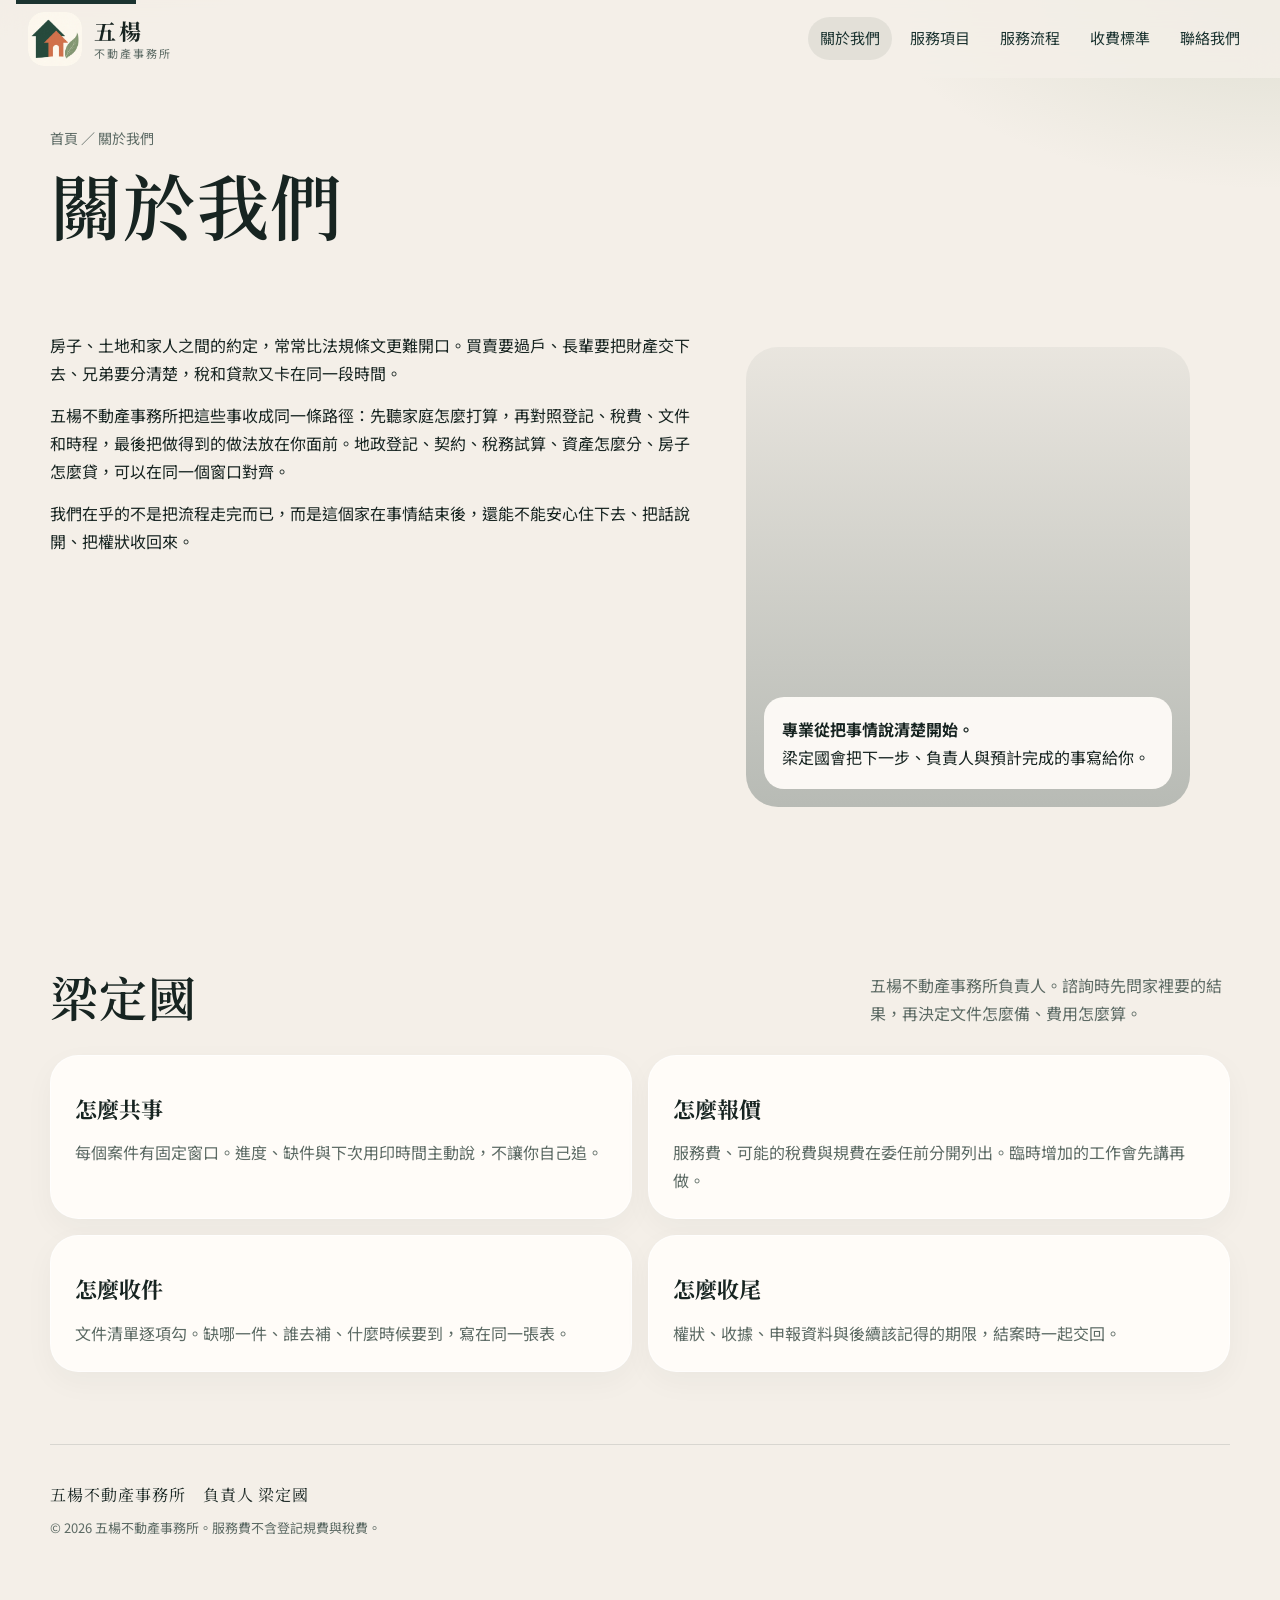
==== wuyang/about.html @ 4983a15a "Add files via upload" ====
<!DOCTYPE html>
<html lang="zh-Hant">
<head>
  <meta charset="UTF-8">
  <meta name="viewport" content="width=device-width, initial-scale=1.0">
  <title>關於我們｜五楊不動產事務所</title>
  <meta name="description" content="梁定國與五楊不動產事務所，用清楚的流程陪伴家庭處理不動產。">
  <link rel="icon" href="assets/favicon.svg" type="image/svg+xml">
  <link rel="stylesheet" href="css/style.css?v=4">
</head>
<body data-page="about">
  <a class="skip" href="#main">跳至主要內容</a>
  <header class="site-header">
    <a class="brand" href="index.html">
      <span class="brand-mark"><img src="assets/logo.png" alt="五楊標誌，重疊的家屋與楊葉"></span>
      <span class="brand-copy"><strong>五楊</strong><small>不動產事務所</small></span>
    </a>
    <button class="nav-toggle" type="button" aria-expanded="false" aria-controls="site-nav">
      <span class="nav-toggle-lines" aria-hidden="true"></span>
      <span class="sr-only">開啟選單</span>
    </button>
    <nav class="site-nav" id="site-nav" aria-label="主要選單">
      <a class="is-active" href="about.html" aria-current="page">關於我們</a>
      <a href="services.html">服務項目</a>
      <a href="process.html">服務流程</a>
      <a href="fees.html">收費標準</a>
      <a href="contact.html">聯絡我們</a>
    </nav>
  </header>
  <main id="main">
    <header class="page-hero">
      <p class="crumb"><a href="index.html">首頁</a> ／ 關於我們</p>
      <h1>關於我們</h1>
    </header>
    <section class="section split">
      <div class="prose">
        <p>房子、土地和家人之間的約定，常常比法規條文更難開口。買賣要過戶、長輩要把財產交下去、兄弟要分清楚，稅和貸款又卡在同一段時間。</p>
        <p>五楊不動產事務所把這些事收成同一條路徑：先聽家庭怎麼打算，再對照登記、稅費、文件和時程，最後把做得到的做法放在你面前。地政登記、契約、稅務試算、資產怎麼分、房子怎麼貸，可以在同一個窗口對齊。</p>
        <p>我們在乎的不是把流程走完而已，而是這個家在事情結束後，還能不能安心住下去、把話說開、把權狀收回來。</p>
      </div>
      <figure class="portrait">
        <figcaption>
          <strong>專業從把事情說清楚開始。</strong>
          <p>梁定國會把下一步、負責人與預計完成的事寫給你。</p>
        </figcaption>
      </figure>
    </section>
    <section class="section">
      <div class="section-head">
        <div>
        <h2 class="section-title">梁定國</h2>
        </div>
        <p>五楊不動產事務所負責人。諮詢時先問家裡要的結果，再決定文件怎麼備、費用怎麼算。</p>
      </div>
      <div class="values">
        <article class="value">
          <h3>怎麼共事</h3>
          <p>每個案件有固定窗口。進度、缺件與下次用印時間主動說，不讓你自己追。</p>
        </article>
        <article class="value">
          <h3>怎麼報價</h3>
          <p>服務費、可能的稅費與規費在委任前分開列出。臨時增加的工作會先講再做。</p>
        </article>
        <article class="value">
          <h3>怎麼收件</h3>
          <p>文件清單逐項勾。缺哪一件、誰去補、什麼時候要到，寫在同一張表。</p>
        </article>
        <article class="value">
          <h3>怎麼收尾</h3>
          <p>權狀、收據、申報資料與後續該記得的期限，結案時一起交回。</p>
        </article>
      </div>
    </section>
  </main>
  <footer class="site-footer">
    <p>五楊不動產事務所　負責人 梁定國</p>
    <p class="legal">© 2026 五楊不動產事務所。服務費不含登記規費與稅費。</p>
  </footer>
  <a class="to-top" href="#main">TOP</a>
  <script src="js/config.js"></script>
  <script src="js/main.js?v=3"></script>
</body>
</html>
---- wuyang/css/style.css ----
@import url("https://fonts.googleapis.com/css2?family=Manrope:wght@500;600;700&family=Noto+Sans+TC:wght@400;500;700&family=Noto+Serif+TC:wght@500;600;700&display=swap");

:root {
  --bg: #f4efe8;
  --paper: #fffcf8;
  --ink: #172421;
  --muted: #5c6a64;
  --forest: #1b3330;
  --forest-2: #274742;
  --clay: #d4846a;
  --clay-deep: #b8644c;
  --leaf: #7f9770;
  --line: rgba(23, 36, 33, 0.12);
  --shadow: 0 24px 60px rgba(27, 51, 48, 0.12);
  --header: 78px;
  --radius: 28px;
  --sans: "Noto Sans TC", "PingFang TC", "Microsoft JhengHei", sans-serif;
  --serif: "Noto Serif TC", "Songti TC", "PMingLiU", serif;
  --num: Manrope, "Noto Sans TC", sans-serif;
}

* { box-sizing: border-box; }
html { scroll-behavior: smooth; }
body {
  margin: 0;
  color: var(--ink);
  font-family: var(--sans);
  font-size: 16px;
  line-height: 1.75;
  background:
    radial-gradient(900px 420px at 0% -10%, rgba(212, 132, 106, 0.18), transparent 55%),
    radial-gradient(800px 380px at 100% 0%, rgba(127, 151, 112, 0.18), transparent 50%),
    var(--bg);
}
body.nav-open { overflow: hidden; }
img { max-width: 100%; display: block; }
a { color: inherit; text-decoration: none; }
button, input, textarea { font: inherit; color: inherit; }
h1, h2, h3, p { margin: 0; }

.skip {
  position: absolute;
  left: 16px;
  top: -40px;
  background: var(--forest);
  color: white;
  padding: 8px 12px;
  z-index: 100;
}
.skip:focus { top: 12px; }
.sr-only {
  position: absolute;
  width: 1px;
  height: 1px;
  padding: 0;
  margin: -1px;
  overflow: hidden;
  clip: rect(0, 0, 0, 0);
  border: 0;
}

.site-header {
  position: sticky;
  top: 0;
  z-index: 40;
  display: flex;
  align-items: center;
  gap: 20px;
  height: var(--header);
  padding: 0 28px;
  background: rgba(244, 239, 232, 0.86);
  backdrop-filter: blur(16px);
  border-bottom: 1px solid transparent;
}
.site-header.is-stuck { border-bottom-color: var(--line); }
.brand {
  display: flex;
  align-items: center;
  gap: 12px;
  min-width: max-content;
}
.brand-mark {
  width: 54px;
  height: 54px;
  border-radius: 16px;
  overflow: hidden;
  background: #f7f2eb;
  box-shadow: inset 0 0 0 1px rgba(27, 51, 48, 0.08);
}
.brand-mark img { width: 100%; height: 100%; object-fit: cover; }
.brand-copy { display: flex; flex-direction: column; line-height: 1.15; }
.brand-copy strong {
  font-family: var(--serif);
  font-size: 22px;
  letter-spacing: 0.12em;
}
.brand-copy small {
  margin-top: 4px;
  color: var(--muted);
  letter-spacing: 0.18em;
  font-size: 11px;
}
.site-nav {
  display: flex;
  align-items: center;
  gap: 6px;
  margin-left: auto;
}
.site-nav a {
  padding: 8px 12px;
  border-radius: 999px;
  color: var(--forest);
  font-size: 15px;
}
.site-nav a:hover,
.site-nav a.is-active { background: rgba(27, 51, 48, 0.08); }
.nav-toggle {
  display: none;
  margin-left: auto;
  width: 46px;
  height: 46px;
  border: 0;
  border-radius: 14px;
  background: white;
  box-shadow: inset 0 0 0 1px var(--line);
}
.nav-toggle-lines,
.nav-toggle-lines::before,
.nav-toggle-lines::after {
  display: block;
  width: 18px;
  height: 1.5px;
  background: var(--forest);
  position: relative;
}
.nav-toggle-lines::before,
.nav-toggle-lines::after {
  content: "";
  position: absolute;
  left: 0;
}
.nav-toggle-lines::before { top: -6px; }
.nav-toggle-lines::after { top: 6px; }
.nav-toggle { display: none; place-items: center; }

.hero, .page-hero, .section, .site-footer { width: min(1180px, calc(100% - 40px)); margin-inline: auto; }
.hero {
  display: grid;
  grid-template-columns: 1.05fr 0.95fr;
  gap: 48px;
  align-items: end;
  padding: 42px 0 20px;
}
.eyebrow, .kicker {
  display: inline-flex;
  align-items: center;
  gap: 10px;
  color: var(--clay-deep);
  letter-spacing: 0.22em;
  font-size: 12px;
  font-weight: 700;
  text-transform: uppercase;
}
.eyebrow::before, .kicker::before {
  content: "";
  width: 22px;
  height: 1px;
  background: var(--clay);
}
h1, .section-title, .page-hero h1 {
  font-family: var(--serif);
  font-weight: 600;
  letter-spacing: 0.02em;
  line-height: 1.25;
}
.hero h1 { font-size: clamp(40px, 5vw, 68px); margin: 14px 0 18px; }
.lead { font-size: 18px; color: var(--muted); max-width: 38rem; }
.lead a { border-bottom: 1px solid var(--clay); }
.section-title a:hover { color: var(--clay-deep); }
.hero-actions, .btn-row { display: flex; flex-wrap: wrap; gap: 12px; margin-top: 28px; }
.btn {
  display: inline-flex;
  align-items: center;
  justify-content: center;
  min-height: 48px;
  padding: 0 20px;
  border-radius: 999px;
  border: 1px solid transparent;
  cursor: pointer;
  transition: transform 0.2s ease, background 0.2s ease;
}
.btn:hover { transform: translateY(-1px); }
.btn-solid { background: var(--forest); color: #f6f1ea; }
.btn-solid:hover { background: var(--forest-2); }
.btn-ghost { background: transparent; border-color: rgba(27, 51, 48, 0.25); }
.btn-clay { background: var(--clay); color: white; }
.hero-notes {
  display: flex;
  flex-wrap: wrap;
  gap: 22px;
  margin-top: 34px;
  padding-top: 22px;
  border-top: 1px solid var(--line);
}
.hero-notes strong {
  display: block;
  font-family: var(--serif);
  font-size: 18px;
}
.hero-notes span { color: var(--muted); font-size: 13px; }
.hero-visual {
  position: relative;
  min-height: 520px;
  border-radius: 36px;
  overflow: hidden;
  background:
    linear-gradient(180deg, rgba(23, 36, 33, 0.05), rgba(23, 36, 33, 0.35)),
    url("https://images.unsplash.com/photo-1600585154340-be6161a56a0c?auto=format&fit=crop&w=1600&q=80") center/cover;
  box-shadow: var(--shadow);
}
.hero-card {
  position: absolute;
  left: 22px;
  right: 22px;
  bottom: 22px;
  display: flex;
  gap: 14px;
  align-items: center;
  padding: 16px;
  border-radius: 22px;
  background: rgba(255, 252, 248, 0.92);
  backdrop-filter: blur(10px);
}
.hero-card img { width: 64px; height: 64px; border-radius: 16px; object-fit: cover; }
.hero-card strong { font-family: var(--serif); display: block; }
.hero-card p { color: var(--muted); font-size: 14px; }

.band {
  width: min(1180px, calc(100% - 40px));
  margin: 28px auto 10px;
  display: flex;
  justify-content: space-between;
  gap: 18px;
  padding: 18px 8px;
  border-block: 1px solid var(--line);
  color: var(--forest);
  letter-spacing: 0.28em;
  font-size: 13px;
}
.section { padding: 72px 0; }
.section-head {
  display: flex;
  justify-content: space-between;
  align-items: flex-end;
  gap: 24px;
  margin-bottom: 28px;
}
.section-title { font-size: clamp(32px, 4vw, 48px); }
.section-head p { max-width: 360px; color: var(--muted); }

.pillars, .values, .service-grid, .split, .contact-grid, .step-list {
  display: grid;
  gap: 16px;
}
.pillars { grid-template-columns: repeat(4, 1fr); }
.pillar, .value, .service-card, .panel, .step, .info-card {
  background: var(--paper);
  border: 1px solid rgba(255, 255, 255, 0.7);
  border-radius: var(--radius);
  box-shadow: 0 10px 30px rgba(27, 51, 48, 0.04);
}
.pillar, .value { padding: 24px; }
.pillar em, .step-no, .price {
  font-family: var(--num);
  font-style: normal;
  color: var(--clay-deep);
  letter-spacing: 0.08em;
}
.pillar h3, .value h3, .service-card h3, .step h3 { font-family: var(--serif); font-size: 22px; margin: 10px 0; }
.pillar p, .value p, .service-card p, .step p, .info-card p { color: var(--muted); }

.steps-preview { grid-template-columns: 0.8fr 1.2fr; align-items: center; }
.step-row { display: grid; gap: 10px; list-style: none; margin: 0; padding: 0; }
.step-line {
  display: grid;
  grid-template-columns: 72px 1fr auto;
  gap: 12px;
  align-items: center;
  padding: 16px 18px;
  border-radius: 18px;
  background: var(--paper);
}
.step-line em {
  font-family: var(--num);
  font-style: normal;
  color: var(--clay-deep);
}
.step-line b { font-family: var(--serif); font-weight: 600; }
.step-line span { color: var(--muted); font-size: 14px; }

.catalog {
  display: grid;
  grid-template-columns: repeat(4, 1fr);
  gap: 28px 32px;
}
.catalog h3 {
  font-family: var(--serif);
  font-size: 22px;
  margin-bottom: 8px;
}
.catalog a {
  display: block;
  padding: 10px 0;
  color: var(--muted);
  border-top: 1px solid var(--line);
}
.catalog a:hover { color: var(--ink); }

.service-grid { grid-template-columns: repeat(3, 1fr); }
.service-card { padding: 26px; min-height: 220px; display: flex; flex-direction: column; }
.service-card .index {
  font-family: var(--num);
  color: var(--leaf);
  font-weight: 700;
}
.service-card ul { margin: 8px 0 0; padding-left: 18px; color: var(--muted); }

.cta {
  display: flex;
  justify-content: space-between;
  gap: 20px;
  align-items: center;
  padding: 36px;
  border-radius: 32px;
  background: var(--forest);
  color: #f6f1ea;
}
.cta p { color: rgba(246, 241, 234, 0.78); margin-top: 8px; }
.cta .btn-solid { background: var(--clay); }
.cta .btn-ghost { color: white; border-color: rgba(255,255,255,.35); }

.page-hero { padding: 48px 0 10px; }
.page-hero h1 { font-size: clamp(40px, 6vw, 72px); }
.crumb { color: var(--muted); font-size: 14px; margin-bottom: 8px; }
.crumb a:hover { color: var(--forest); }

.prose { max-width: 760px; }
.prose p + p { margin-top: 14px; }
.split { grid-template-columns: 1.1fr 0.9fr; align-items: start; }
.portrait {
  border-radius: 32px;
  min-height: 460px;
  background:
    linear-gradient(180deg, rgba(27,51,48,.05), rgba(27,51,48,.28)),
    url("https://images.unsplash.com/photo-1600210492486-724fe5c67fb0?auto=format&fit=crop&w=1400&q=80") center/cover;
  position: relative;
}
.portrait figcaption {
  position: absolute;
  left: 18px;
  right: 18px;
  bottom: 18px;
  padding: 18px;
  border-radius: 20px;
  background: rgba(255,252,248,.94);
}
.values { grid-template-columns: 1fr 1fr; }

.step-list { gap: 14px; }
.step { display: grid; grid-template-columns: 120px 1fr; gap: 8px 20px; padding: 26px; }
.step-no { font-size: 28px; font-weight: 700; }

.fee-nav {
  position: sticky;
  top: var(--header);
  z-index: 25;
  display: flex;
  gap: 8px;
  overflow-x: auto;
  padding: 14px 0;
  background: rgba(244, 239, 232, 0.92);
  backdrop-filter: blur(12px);
}
.fee-nav a {
  flex: none;
  padding: 8px 14px;
  border-radius: 999px;
  background: white;
  border: 1px solid var(--line);
  font-size: 14px;
}
.fee-nav a:hover { border-color: var(--clay); }
.fee-block { margin: 22px 0 34px; }
.fee-block h2 { font-family: var(--serif); font-size: 32px; margin-bottom: 12px; }
.table-wrap { overflow-x: auto; border-radius: 22px; background: var(--paper); box-shadow: 0 10px 30px rgba(27,51,48,.04); }
table { width: 100%; border-collapse: collapse; min-width: 680px; }
th, td { text-align: left; padding: 14px 16px; border-bottom: 1px solid var(--line); vertical-align: top; }
th { font-size: 13px; letter-spacing: 0.08em; color: var(--muted); font-weight: 500; }
td.price { white-space: nowrap; font-weight: 700; color: var(--forest); }
.notice {
  padding: 22px 24px;
  border-radius: 22px;
  background: #efe7dc;
}
.notice li + li { margin-top: 6px; }

.contact-board {
  display: grid;
  grid-template-columns: 1.15fr 0.85fr;
  gap: 16px;
  align-items: stretch;
}
.contact-card {
  padding: 28px;
  background: var(--paper);
  border-radius: var(--radius);
  box-shadow: 0 10px 30px rgba(27, 51, 48, 0.04);
}
.contact-card h2 {
  font-family: var(--serif);
  font-size: 22px;
  font-weight: 600;
}
.contact-card p { color: var(--muted); margin-top: 8px; }
.contact-value {
  margin-top: 14px;
  color: var(--forest);
  font-family: var(--serif);
  font-size: clamp(22px, 2.4vw, 30px);
  line-height: 1.45;
}
.contact-value a { color: var(--forest); border-bottom: 1px solid rgba(27, 51, 48, 0.28); }
.contact-value a:hover { color: var(--clay-deep); border-bottom-color: var(--clay); }
.contact-hours { grid-column: 2; grid-row: 1 / span 3; }
.contact-hours dl { margin: 18px 0 0; }
.contact-hours div {
  display: flex;
  justify-content: space-between;
  gap: 16px;
  padding: 14px 0;
  border-top: 1px solid var(--line);
}
.contact-hours dt { color: var(--ink); }
.contact-hours dd { margin: 0; font-family: var(--num); color: var(--forest); font-weight: 600; }
.contact-hours div:nth-child(n + 2) dd { color: var(--clay-deep); font-family: var(--sans); font-weight: 500; }

.site-footer { padding: 36px 0 88px; color: var(--muted); border-top: 1px solid var(--line); }
.site-footer p:first-child { color: var(--ink); font-family: var(--serif); letter-spacing: 0.06em; }
.legal { margin-top: 8px; font-size: 13px; }

.to-top {
  position: fixed;
  right: 22px;
  bottom: 22px;
  z-index: 30;
  display: grid;
  place-items: center;
  width: 52px;
  height: 44px;
  border-radius: 999px;
  background: white;
  color: var(--forest);
  border: 1px solid var(--line);
  font-size: 13px;
  opacity: 0;
  pointer-events: none;
}
.to-top.is-on { opacity: 1; pointer-events: auto; }
.to-top:hover { background: var(--paper); }

@media (max-width: 980px) {
  .hero, .pillars, .steps-preview, .service-grid, .split, .contact-board, .footer-grid { grid-template-columns: 1fr; }
  .contact-hours { grid-column: auto; grid-row: auto; }
  .hero-visual { min-height: 360px; }
  .values { grid-template-columns: 1fr; }
  .step { grid-template-columns: 1fr; }
  .catalog { grid-template-columns: 1fr 1fr; }
  .section-head, .cta, .band { flex-direction: column; align-items: flex-start; }
  .nav-toggle { display: grid; }
  .site-nav {
    display: none;
    position: absolute;
    top: calc(var(--header) + 8px);
    left: 16px;
    right: 16px;
    padding: 12px;
    flex-direction: column;
    align-items: stretch;
    background: var(--paper);
    border-radius: 22px;
    box-shadow: var(--shadow);
  }
  .site-nav.is-open { display: flex; }
  .site-nav a { text-align: left; }
  .to-top { right: 12px; bottom: 12px; }
}

@media (prefers-reduced-motion: reduce) {
  html { scroll-behavior: auto; }
  .btn { transition: none; }
}
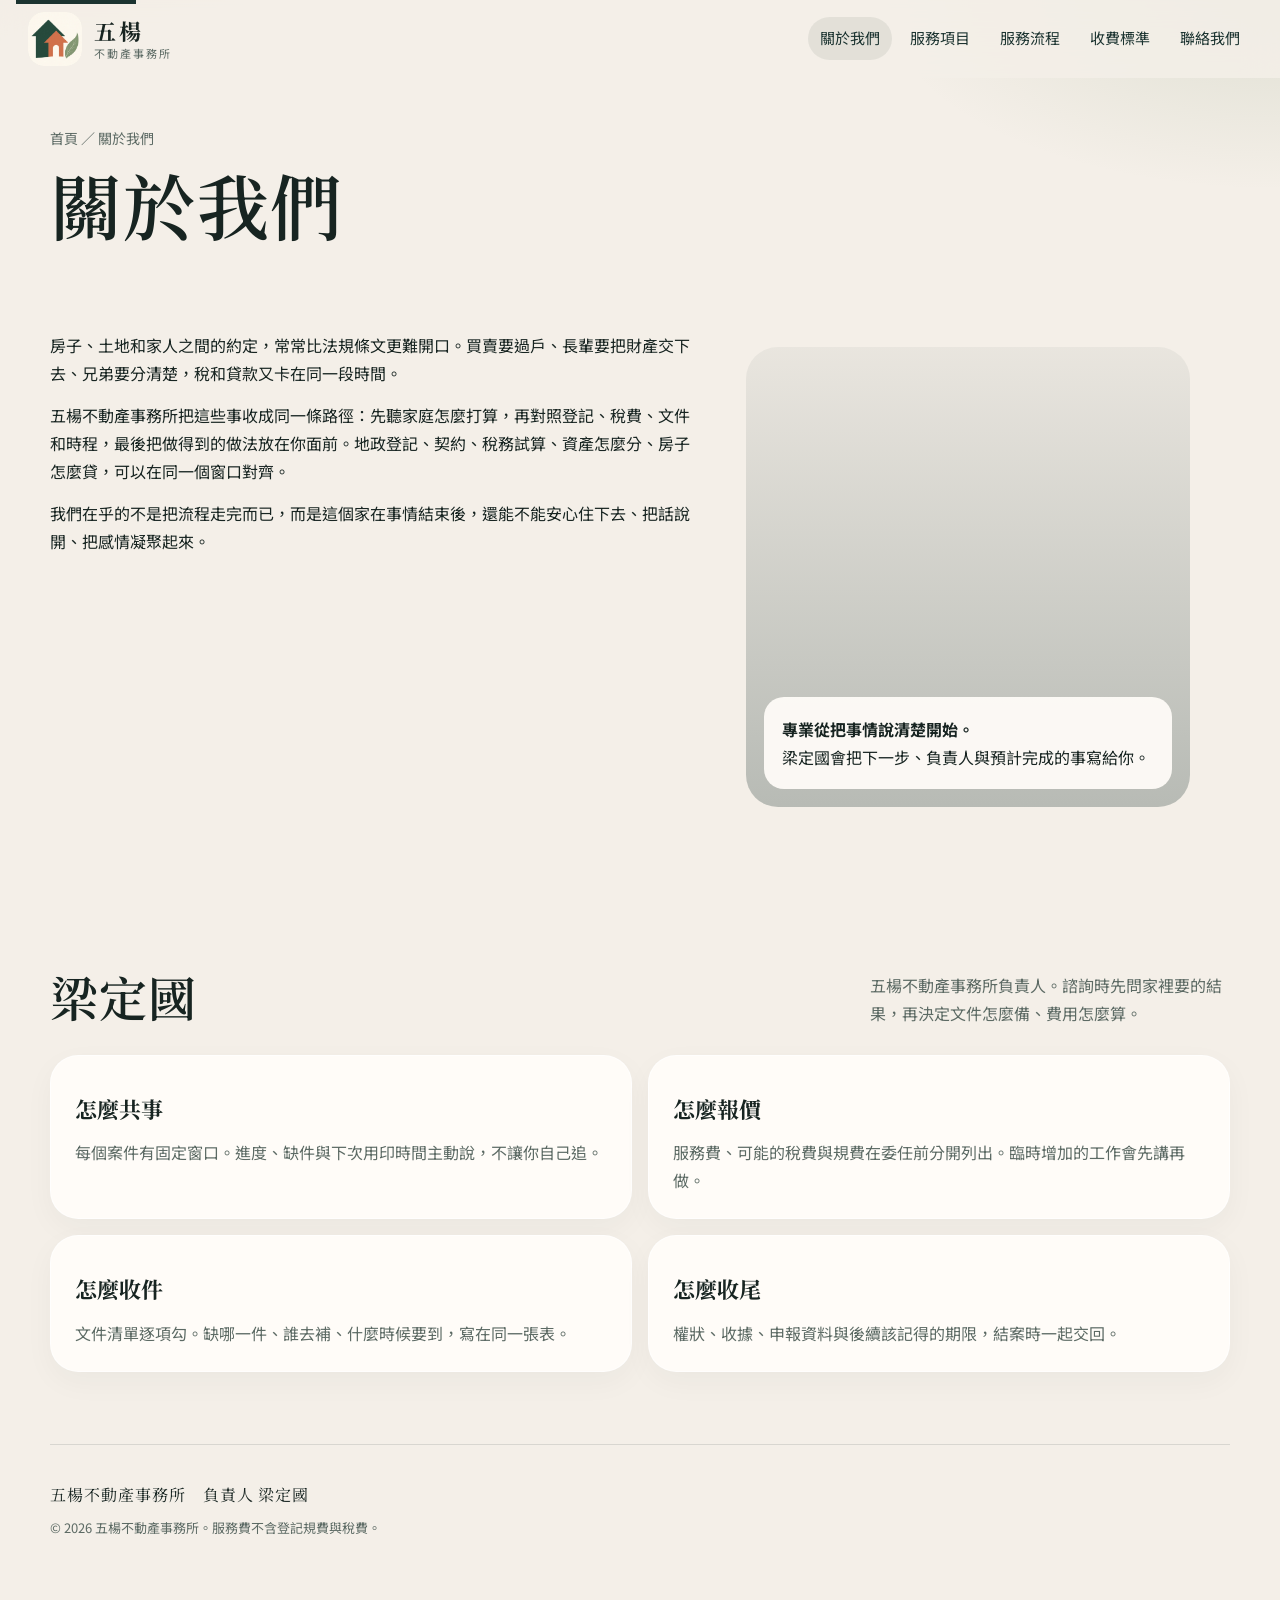
==== commit 471718c8: "Update text in about.html for clarity" ====
--- a/wuyang/about.html
+++ b/wuyang/about.html
@@ -36,7 +36,7 @@
       <div class="prose">
         <p>房子、土地和家人之間的約定，常常比法規條文更難開口。買賣要過戶、長輩要把財產交下去、兄弟要分清楚，稅和貸款又卡在同一段時間。</p>
         <p>五楊不動產事務所把這些事收成同一條路徑：先聽家庭怎麼打算，再對照登記、稅費、文件和時程，最後把做得到的做法放在你面前。地政登記、契約、稅務試算、資產怎麼分、房子怎麼貸，可以在同一個窗口對齊。</p>
-        <p>我們在乎的不是把流程走完而已，而是這個家在事情結束後，還能不能安心住下去、把話說開、把權狀收回來。</p>
+        <p>我們在乎的不是把流程走完而已，而是這個家在事情結束後，還能不能安心住下去、把話說開、把感情凝聚起來。</p>
       </div>
       <figure class="portrait">
         <figcaption>
